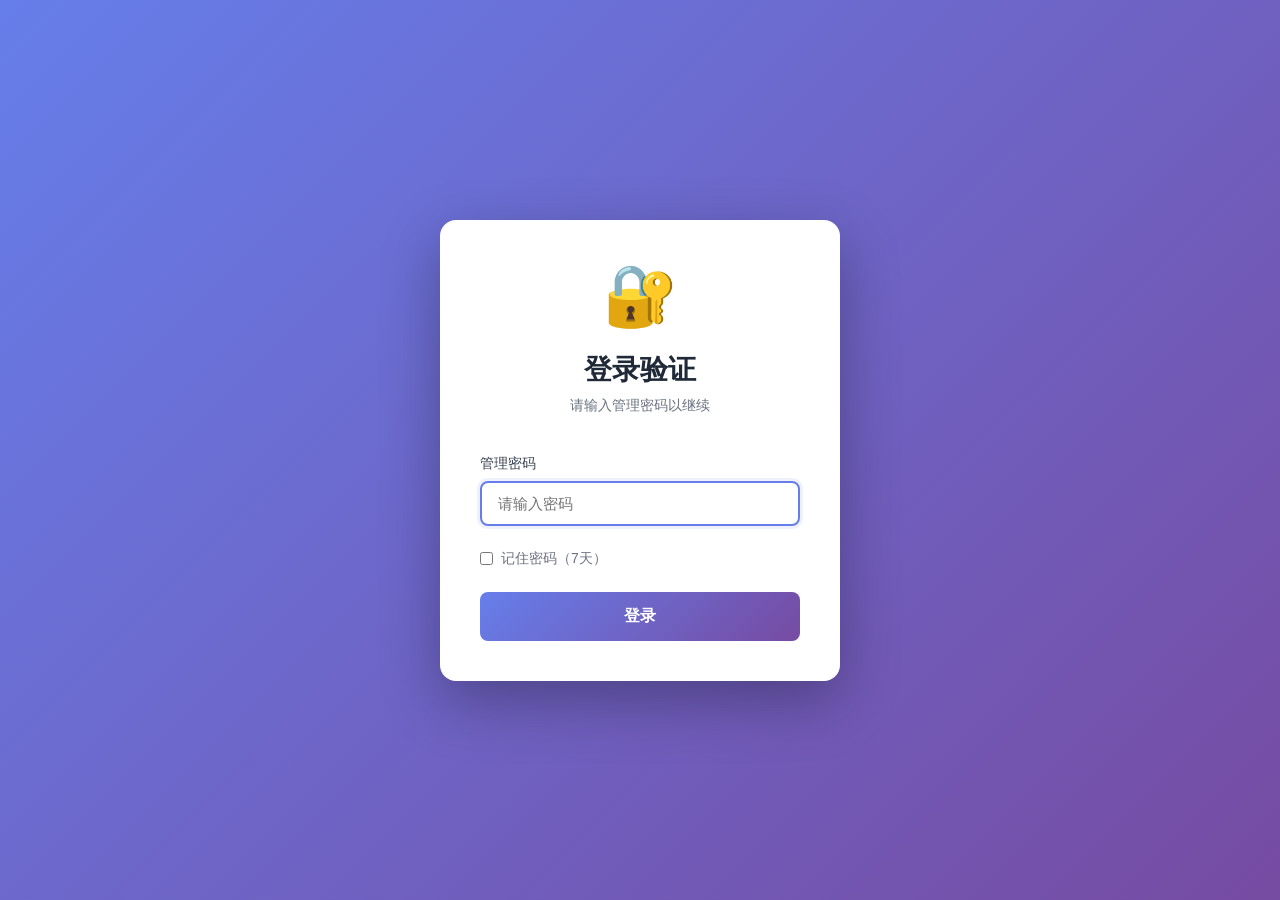
==== web/static/login.html @ 60ddd7c2 "Initial commit: sing-box manager with Mikrotik integration This is a complete sing-box proxy manager" ====
<!DOCTYPE html>
<html lang="zh-CN">
<head>
    <meta charset="UTF-8">
    <meta name="viewport" content="width=device-width, initial-scale=1.0">
    <title>登录 - Sing-Box Manager</title>
    <style>
        * {
            margin: 0;
            padding: 0;
            box-sizing: border-box;
        }

        body {
            font-family: -apple-system, BlinkMacSystemFont, "Segoe UI", Roboto, "Helvetica Neue", Arial, sans-serif;
            background: linear-gradient(135deg, #667eea 0%, #764ba2 100%);
            min-height: 100vh;
            display: flex;
            justify-content: center;
            align-items: center;
        }

        .login-container {
            background: white;
            border-radius: 16px;
            box-shadow: 0 20px 60px rgba(0, 0, 0, 0.3);
            width: 90%;
            max-width: 400px;
            padding: 40px;
            animation: slideIn 0.5s ease-out;
        }

        @keyframes slideIn {
            from {
                opacity: 0;
                transform: translateY(-20px);
            }
            to {
                opacity: 1;
                transform: translateY(0);
            }
        }

        .login-header {
            text-align: center;
            margin-bottom: 40px;
        }

        .login-icon {
            font-size: 60px;
            margin-bottom: 20px;
        }

        .login-title {
            font-size: 28px;
            font-weight: 600;
            color: #1f2937;
            margin-bottom: 8px;
        }

        .login-subtitle {
            font-size: 14px;
            color: #6b7280;
        }

        .form-group {
            margin-bottom: 24px;
        }

        .form-group label {
            display: block;
            font-size: 14px;
            font-weight: 500;
            color: #374151;
            margin-bottom: 8px;
        }

        .form-group input {
            width: 100%;
            padding: 12px 16px;
            border: 2px solid #e5e7eb;
            border-radius: 8px;
            font-size: 15px;
            transition: all 0.3s;
        }

        .form-group input:focus {
            outline: none;
            border-color: #667eea;
            box-shadow: 0 0 0 3px rgba(102, 126, 234, 0.1);
        }

        .btn-login {
            width: 100%;
            padding: 14px;
            background: linear-gradient(135deg, #667eea 0%, #764ba2 100%);
            color: white;
            border: none;
            border-radius: 8px;
            font-size: 16px;
            font-weight: 600;
            cursor: pointer;
            transition: all 0.3s;
        }

        .btn-login:hover {
            transform: translateY(-2px);
            box-shadow: 0 8px 20px rgba(102, 126, 234, 0.4);
        }

        .btn-login:active {
            transform: translateY(0);
        }

        .error-message {
            display: none;
            background: #fee2e2;
            color: #991b1b;
            padding: 12px;
            border-radius: 8px;
            font-size: 14px;
            margin-bottom: 20px;
            border-left: 4px solid #dc2626;
        }

        .error-message.show {
            display: block;
            animation: shake 0.5s;
        }

        @keyframes shake {
            0%, 100% { transform: translateX(0); }
            25% { transform: translateX(-10px); }
            75% { transform: translateX(10px); }
        }

        .checkbox-group {
            display: flex;
            align-items: center;
            gap: 8px;
            margin-bottom: 24px;
        }

        .checkbox-group input[type="checkbox"] {
            width: auto;
        }

        .checkbox-group label {
            font-size: 14px;
            color: #6b7280;
            margin: 0;
        }
    </style>
</head>
<body>
    <div class="login-container">
        <div class="login-header">
            <div class="login-icon">🔐</div>
            <h1 class="login-title">登录验证</h1>
            <p class="login-subtitle">请输入管理密码以继续</p>
        </div>

        <div id="errorMessage" class="error-message"></div>

        <form onsubmit="handleLogin(event)">
            <div class="form-group">
                <label for="password">管理密码</label>
                <input type="password" id="password" placeholder="请输入密码" required autofocus>
            </div>

            <div class="checkbox-group">
                <input type="checkbox" id="remember">
                <label for="remember">记住密码（7天）</label>
            </div>

            <button type="submit" class="btn-login">登录</button>
        </form>
    </div>

    <script>
        const API_BASE = '/api';

        function showError(message) {
            const errorEl = document.getElementById('errorMessage');
            errorEl.textContent = message;
            errorEl.classList.add('show');
            setTimeout(() => {
                errorEl.classList.remove('show');
            }, 3000);
        }

        async function handleLogin(event) {
            event.preventDefault();

            const password = document.getElementById('password').value;
            const remember = document.getElementById('remember').checked;

            try {
                const res = await fetch(`${API_BASE}/auth/login`, {
                    method: 'POST',
                    headers: { 'Content-Type': 'application/json' },
                    body: JSON.stringify({ password })
                });

                const data = await res.json();

                if (data.code === 0) {
                    // 登录成功，存储密码
                    if (remember) {
                        // 记住7天
                        const expireTime = Date.now() + 7 * 24 * 60 * 60 * 1000;
                        localStorage.setItem('auth_password', password);
                        localStorage.setItem('auth_expire', expireTime);
                    } else {
                        // 仅本次会话
                        sessionStorage.setItem('auth_password', password);
                    }

                    // 跳转回主页
                    const returnUrl = new URLSearchParams(window.location.search).get('return') || '/static/index.html';
                    window.location.href = returnUrl;
                } else {
                    showError(data.message || '登录失败');
                }
            } catch (error) {
                showError('登录失败: ' + error.message);
            }
        }

        // 页面加载时检查是否已登录
        window.addEventListener('load', async () => {
            const password = getStoredPassword();
            if (password) {
                // 验证密码是否有效
                try {
                    const res = await fetch(`${API_BASE}/system/info`, {
                        headers: { 'X-Auth-Password': password }
                    });

                    if (res.status === 200) {
                        // 密码有效，直接跳转
                        const returnUrl = new URLSearchParams(window.location.search).get('return') || '/static/index.html';
                        window.location.href = returnUrl;
                        return;
                    }
                } catch (e) {
                    console.log('Auth check failed:', e);
                }

                // 密码无效，清除存储
                localStorage.removeItem('auth_password');
                localStorage.removeItem('auth_expire');
                sessionStorage.removeItem('auth_password');
            }
        });

        function getStoredPassword() {
            // 先检查localStorage
            const savedPassword = localStorage.getItem('auth_password');
            const expireTime = localStorage.getItem('auth_expire');
            if (savedPassword && expireTime && Date.now() < parseInt(expireTime)) {
                return savedPassword;
            }

            // 清理过期的localStorage
            if (savedPassword && expireTime) {
                localStorage.removeItem('auth_password');
                localStorage.removeItem('auth_expire');
            }

            // 再检查sessionStorage
            return sessionStorage.getItem('auth_password');
        }
    </script>
</body>
</html>
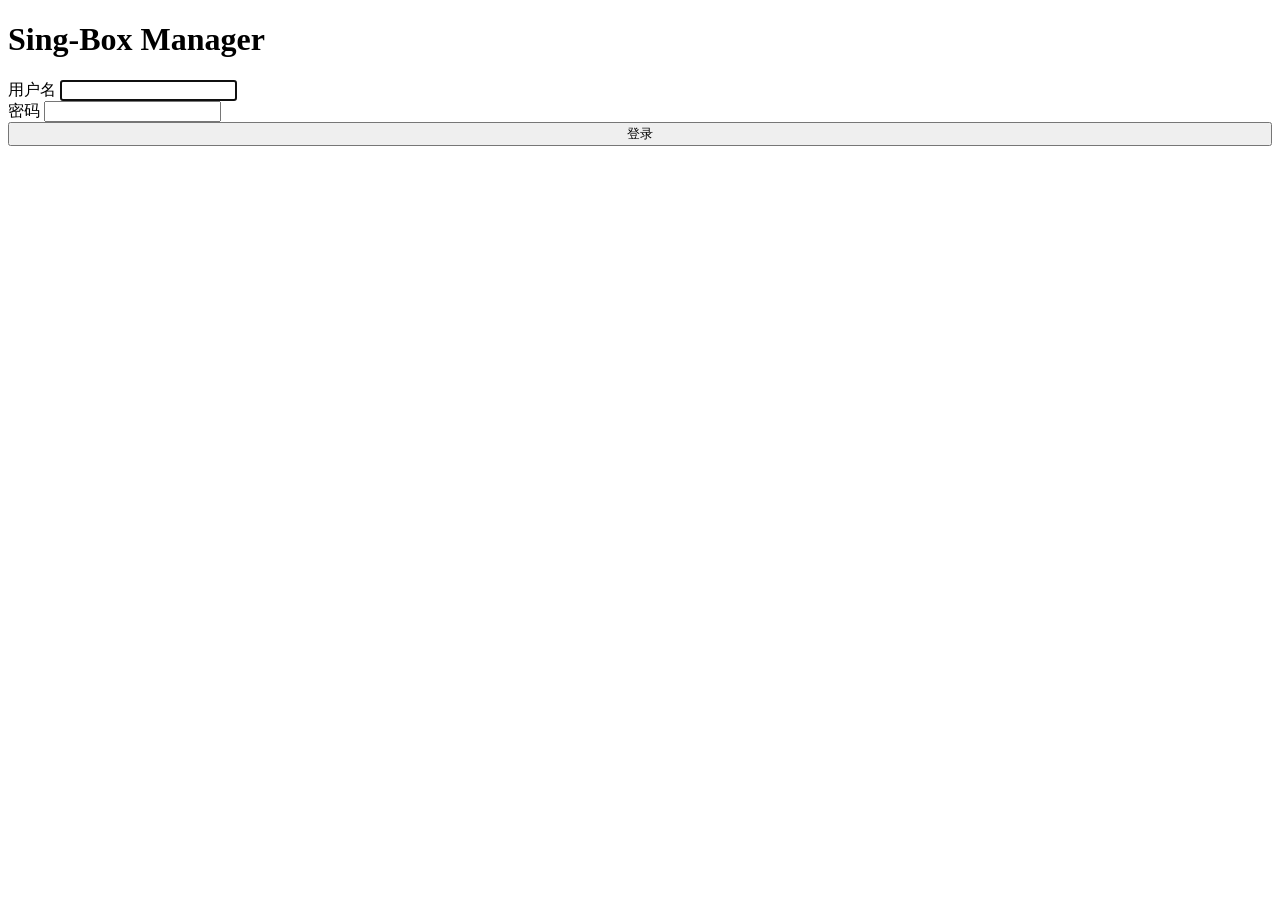
==== commit 1ab8c473: "Enhance authentication system and improve latency testing - Add optional username support to authent" ====
--- a/web/static/login.html
+++ b/web/static/login.html
@@ -4,273 +4,129 @@
     <meta charset="UTF-8">
     <meta name="viewport" content="width=device-width, initial-scale=1.0">
     <title>登录 - Sing-Box Manager</title>
-    <style>
-        * {
-            margin: 0;
-            padding: 0;
-            box-sizing: border-box;
-        }
-
-        body {
-            font-family: -apple-system, BlinkMacSystemFont, "Segoe UI", Roboto, "Helvetica Neue", Arial, sans-serif;
-            background: linear-gradient(135deg, #667eea 0%, #764ba2 100%);
-            min-height: 100vh;
-            display: flex;
-            justify-content: center;
-            align-items: center;
-        }
-
-        .login-container {
-            background: white;
-            border-radius: 16px;
-            box-shadow: 0 20px 60px rgba(0, 0, 0, 0.3);
-            width: 90%;
-            max-width: 400px;
-            padding: 40px;
-            animation: slideIn 0.5s ease-out;
-        }
-
-        @keyframes slideIn {
-            from {
-                opacity: 0;
-                transform: translateY(-20px);
-            }
-            to {
-                opacity: 1;
-                transform: translateY(0);
-            }
-        }
-
-        .login-header {
-            text-align: center;
-            margin-bottom: 40px;
-        }
-
-        .login-icon {
-            font-size: 60px;
-            margin-bottom: 20px;
-        }
-
-        .login-title {
-            font-size: 28px;
-            font-weight: 600;
-            color: #1f2937;
-            margin-bottom: 8px;
-        }
-
-        .login-subtitle {
-            font-size: 14px;
-            color: #6b7280;
-        }
-
-        .form-group {
-            margin-bottom: 24px;
-        }
-
-        .form-group label {
-            display: block;
-            font-size: 14px;
-            font-weight: 500;
-            color: #374151;
-            margin-bottom: 8px;
-        }
-
-        .form-group input {
-            width: 100%;
-            padding: 12px 16px;
-            border: 2px solid #e5e7eb;
-            border-radius: 8px;
-            font-size: 15px;
-            transition: all 0.3s;
-        }
-
-        .form-group input:focus {
-            outline: none;
-            border-color: #667eea;
-            box-shadow: 0 0 0 3px rgba(102, 126, 234, 0.1);
-        }
-
-        .btn-login {
-            width: 100%;
-            padding: 14px;
-            background: linear-gradient(135deg, #667eea 0%, #764ba2 100%);
-            color: white;
-            border: none;
-            border-radius: 8px;
-            font-size: 16px;
-            font-weight: 600;
-            cursor: pointer;
-            transition: all 0.3s;
-        }
-
-        .btn-login:hover {
-            transform: translateY(-2px);
-            box-shadow: 0 8px 20px rgba(102, 126, 234, 0.4);
-        }
-
-        .btn-login:active {
-            transform: translateY(0);
-        }
-
-        .error-message {
-            display: none;
-            background: #fee2e2;
-            color: #991b1b;
-            padding: 12px;
-            border-radius: 8px;
-            font-size: 14px;
-            margin-bottom: 20px;
-            border-left: 4px solid #dc2626;
-        }
-
-        .error-message.show {
-            display: block;
-            animation: shake 0.5s;
-        }
-
-        @keyframes shake {
-            0%, 100% { transform: translateX(0); }
-            25% { transform: translateX(-10px); }
-            75% { transform: translateX(10px); }
-        }
-
-        .checkbox-group {
-            display: flex;
-            align-items: center;
-            gap: 8px;
-            margin-bottom: 24px;
-        }
-
-        .checkbox-group input[type="checkbox"] {
-            width: auto;
-        }
-
-        .checkbox-group label {
-            font-size: 14px;
-            color: #6b7280;
-            margin: 0;
-        }
-    </style>
+    <link rel="stylesheet" href="/static/css/common.css">
 </head>
 <body>
     <div class="login-container">
-        <div class="login-header">
-            <div class="login-icon">🔐</div>
-            <h1 class="login-title">登录验证</h1>
-            <p class="login-subtitle">请输入管理密码以继续</p>
+        <div class="login-box">
+            <h1>Sing-Box Manager</h1>
+            <form id="loginForm" onsubmit="handleLogin(event)">
+                <div class="form-group" id="usernameGroup">
+                    <label for="username">用户名</label>
+                    <input type="text" id="username" autofocus>
+                </div>
+                <div class="form-group">
+                    <label for="password">密码</label>
+                    <input type="password" id="password" required>
+                </div>
+                <button type="submit" class="btn btn-primary" style="width: 100%;">登录</button>
+            </form>
         </div>
-
-        <div id="errorMessage" class="error-message"></div>
-
-        <form onsubmit="handleLogin(event)">
-            <div class="form-group">
-                <label for="password">管理密码</label>
-                <input type="password" id="password" placeholder="请输入密码" required autofocus>
-            </div>
-
-            <div class="checkbox-group">
-                <input type="checkbox" id="remember">
-                <label for="remember">记住密码（7天）</label>
-            </div>
-
-            <button type="submit" class="btn-login">登录</button>
-        </form>
     </div>
 
+    <script src="/static/js/common.js"></script>
     <script>
-        const API_BASE = '/api';
+        console.log('Login page loaded - checking username requirement...');
+        let usernameRequired = true;
 
-        function showError(message) {
-            const errorEl = document.getElementById('errorMessage');
-            errorEl.textContent = message;
-            errorEl.classList.add('show');
-            setTimeout(() => {
-                errorEl.classList.remove('show');
-            }, 3000);
+        // 检查是否需要用户名
+        async function checkUsernameRequired() {
+            try {
+                const response = await fetch('/api/auth/config');
+                const data = await response.json();
+                console.log('Auth config received:', data);
+
+                if (data.code === 0 && data.data) {
+                    // 如果没有设置用户名，隐藏用户名字段
+                    usernameRequired = data.data.username_required || false;
+                    console.log('Username required:', usernameRequired);
+
+                    const usernameGroup = document.getElementById('usernameGroup');
+                    const usernameInput = document.getElementById('username');
+                    const passwordInput = document.getElementById('password');
+
+                    if (!usernameRequired) {
+                        console.log('Hiding username field');
+                        usernameGroup.style.display = 'none';
+                        usernameInput.removeAttribute('required');
+                        passwordInput.focus(); // 将焦点移到密码框
+                    } else {
+                        console.log('Showing username field');
+                        usernameGroup.style.display = 'block';
+                        usernameInput.setAttribute('required', 'required');
+                        usernameInput.focus(); // 将焦点移到用户名框
+                    }
+                }
+            } catch (error) {
+                console.error('Failed to check username requirement:', error);
+            }
         }
 
         async function handleLogin(event) {
             event.preventDefault();
 
+            const username = document.getElementById('username').value;
             const password = document.getElementById('password').value;
-            const remember = document.getElementById('remember').checked;
+
+            const loginData = { password };
+            if (usernameRequired) {
+                loginData.username = username;
+            }
 
             try {
-                const res = await fetch(`${API_BASE}/auth/login`, {
+                const response = await fetch('/api/auth/login', {
                     method: 'POST',
-                    headers: { 'Content-Type': 'application/json' },
-                    body: JSON.stringify({ password })
+                    headers: {
+                        'Content-Type': 'application/json'
+                    },
+                    body: JSON.stringify(loginData)
                 });
 
-                const data = await res.json();
+                const data = await response.json();
 
                 if (data.code === 0) {
-                    // 登录成功，存储密码
-                    if (remember) {
-                        // 记住7天
-                        const expireTime = Date.now() + 7 * 24 * 60 * 60 * 1000;
-                        localStorage.setItem('auth_password', password);
-                        localStorage.setItem('auth_expire', expireTime);
-                    } else {
-                        // 仅本次会话
-                        sessionStorage.setItem('auth_password', password);
-                    }
-
-                    // 跳转回主页
-                    const returnUrl = new URLSearchParams(window.location.search).get('return') || '/static/index.html';
-                    window.location.href = returnUrl;
+                    setToken(data.data.token);
+                    showToast('登录成功', 'success');
+                    setTimeout(() => {
+                        window.location.href = '/static/nodes.html';
+                    }, 500);
                 } else {
-                    showError(data.message || '登录失败');
+                    showToast(data.message || '登录失败', 'error');
                 }
             } catch (error) {
-                showError('登录失败: ' + error.message);
+                showToast('登录失败: ' + error.message, 'error');
             }
         }
 
-        // 页面加载时检查是否已登录
-        window.addEventListener('load', async () => {
-            const password = getStoredPassword();
-            if (password) {
-                // 验证密码是否有效
-                try {
-                    const res = await fetch(`${API_BASE}/system/info`, {
-                        headers: { 'X-Auth-Password': password }
-                    });
+        // 初始化登录页面
+        async function initLoginPage() {
+            // 先检查认证功能是否开启
+            try {
+                const response = await fetch('/api/auth/config');
+                const data = await response.json();
 
-                    if (res.status === 200) {
-                        // 密码有效，直接跳转
-                        const returnUrl = new URLSearchParams(window.location.search).get('return') || '/static/index.html';
-                        window.location.href = returnUrl;
+                if (data.code === 0 && data.data) {
+                    // 如果认证功能未开启，直接跳转到首页
+                    if (!data.data.auth_enabled) {
+                        window.location.href = '/nodes';
                         return;
                     }
-                } catch (e) {
-                    console.log('Auth check failed:', e);
                 }
-
-                // 密码无效，清除存储
-                localStorage.removeItem('auth_password');
-                localStorage.removeItem('auth_expire');
-                sessionStorage.removeItem('auth_password');
-            }
-        });
-
-        function getStoredPassword() {
-            // 先检查localStorage
-            const savedPassword = localStorage.getItem('auth_password');
-            const expireTime = localStorage.getItem('auth_expire');
-            if (savedPassword && expireTime && Date.now() < parseInt(expireTime)) {
-                return savedPassword;
+            } catch (error) {
+                console.error('Failed to check auth config:', error);
             }
 
-            // 清理过期的localStorage
-            if (savedPassword && expireTime) {
-                localStorage.removeItem('auth_password');
-                localStorage.removeItem('auth_expire');
+            // 如果已登录，直接跳转
+            if (isAuthenticated()) {
+                window.location.href = '/static/nodes.html';
+            } else {
+                // 检查是否需要用户名
+                checkUsernameRequired();
             }
+        }
 
-            // 再检查sessionStorage
-            return sessionStorage.getItem('auth_password');
-        }
+        // 初始化
+        initLoginPage();
     </script>
 </body>
 </html>
